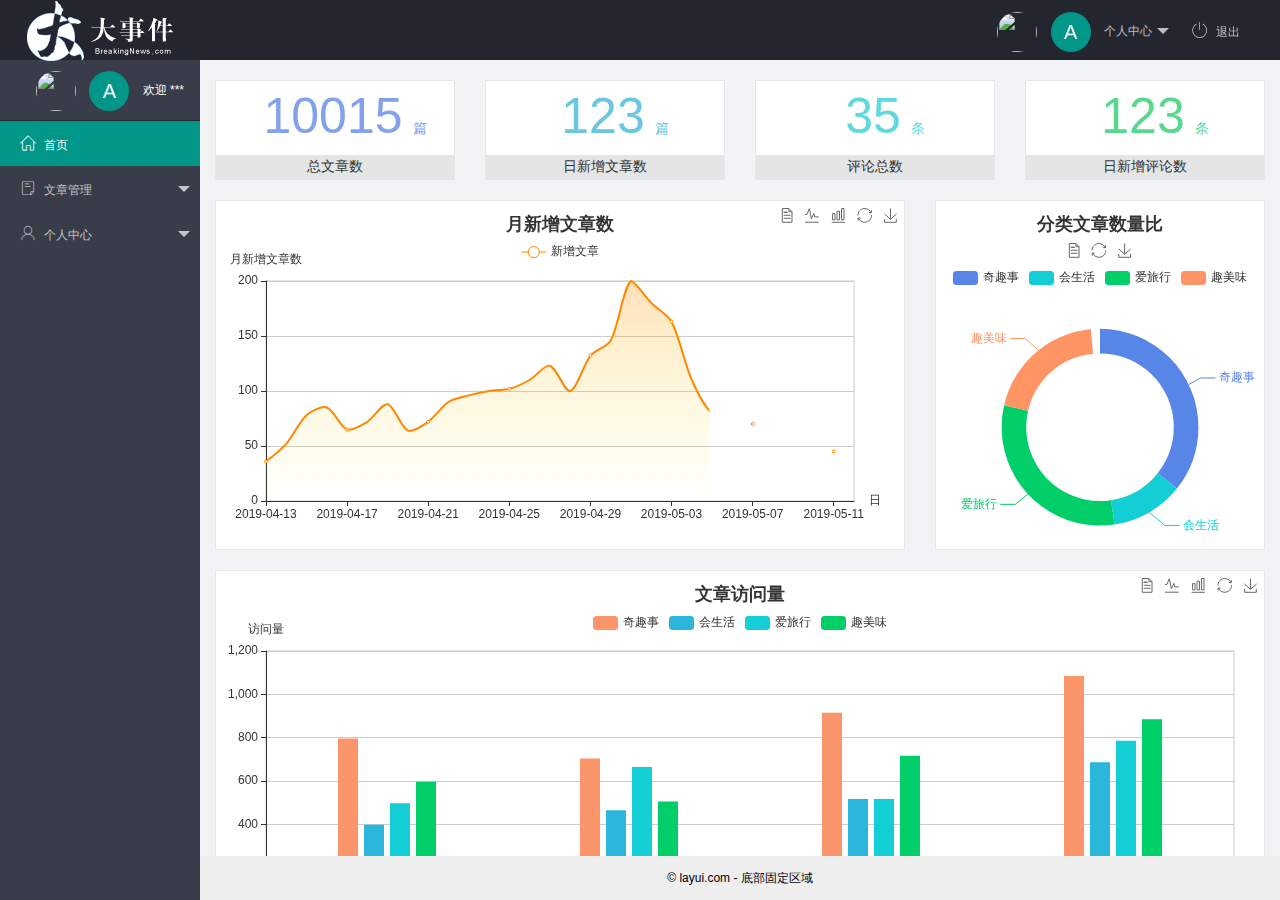
==== index.html @ d4633b65 "首次提交" ====
<!DOCTYPE html>
<html lang="en">

<head>
  <meta charset="UTF-8">
  <meta name="viewport" content="width=device-width, initial-scale=1.0">
  <title>主页</title>
  <!-- 导入 layui css样式 -->
  <link rel="stylesheet" href="./assets/lib/layui/css/layui.css">
  <link rel="stylesheet" href="./assets/fonts/iconfont.css">
  <!-- 导入自己css样式 -->
  <link rel="stylesheet" href="./assets/css/index.css">
</head>

<body class="layui-layout-body">
  <div class="layui-layout layui-layout-admin">
    <div class="layui-header">
      <div class="layui-logo">
        <img src="./assets/images/logo.png" alt="">
      </div>
      <!-- 头部区域（可配合layui已有的水平导航） -->
      <ul class="layui-nav layui-layout-right">
        <li class="layui-nav-item">
          <a href="javascript:;">
            <img src="http://t.cn/RCzsdCq" class="layui-nav-img">
            <span class="text-avatar">A</span>
            个人中心
          </a>
          <dl class="layui-nav-child">
            <dd><a href="">基本资料</a></dd>
            <dd><a href="">安全设置</a></dd>
          </dl>
        </li>
        <li class="layui-nav-item"><a href="javascript:;" id="btnLogout">
            <span class="iconfont icon-tuichu"></span>退出</a></li>
      </ul>
    </div>

    <div class="layui-side layui-bg-black">
      <div class="layui-side-scroll">
        <div class="userinfo">
          <img src="http://t.cn/RCzsdCq" class="layui-nav-img" />
          <span class="text-avatar">A</span>
          <span id="welcome">欢迎 ***</span>
        </div>
         <!-- 左侧导航区域（可配合layui已有的垂直导航）  -->
        <ul class="layui-nav layui-nav-tree" lay-shrink='all'>
          <li class="layui-nav-item layui-this"><a href="./home/dashboard.html" target="fm">
              <span class="iconfont icon-home"></span>首页</a>
          </li>
          <li class="layui-nav-item ">
            <a class="" href="javascript:;">
              <span class="iconfont icon-16"></span>文章管理</a>
            <dl class="layui-nav-child">
              <dd>
                <a href="./wz/wen.html" target="fm"><i class="layui-icon layui-icon-app"></i>文章类别</a>
              </dd>
              <dd>
                <a href="javascript:;">
                  <i class="layui-icon layui-icon-app"></i>文章列表</a>
              </dd>
              <dd>
                <a href="./wz/fabu.html" target="fm">
                  <i class="layui-icon layui-icon-app"></i>发布文章</a>
              </dd>
            </dl>
          </li>
          <li class="layui-nav-item">
            <a href="javascript:;" >
              <span class="iconfont icon-user"></span>个人中心</a>
            <dl class="layui-nav-child">
              <dd><a href="./grzx/jiben.html" target="fm">
                  <i class="layui-icon layui-icon-app"></i>基本资料</a></dd>
              <dd><a href="javascript:;">
                  <i class="layui-icon layui-icon-app"></i>
                  更换头像</a></dd>
              <dd><a href="javascript:;">
                  <i class="layui-icon layui-icon-app"></i>重置密码</a></dd>
            </dl>
          </li>
        </ul>
      </div>
    </div>

    <div class="layui-body">
      <!-- 内容主体区域 --> 
      <iframe src="./home/dashboard.html" name='fm' frameborder="0"></iframe>
    </div>

    <div class="layui-footer">
      <!-- 底部固定区域 -->
      © layui.com - 底部固定区域
    </div>
  </div>
  <!-- 导入 layui 的JS文件 -->
  <script src="./assets/lib/layui/layui.all.js"></script>
  <!-- 导入 jQuery -->
  <script src="./assets/lib/jquery.js"></script>
  <!-- 导入自己封装的 tengAPI -->
  <script src="./assets/js/tengAPI.js"></script>
  <!-- 导入自己的js文件 -->
  <script src="./assets/js/inedx.js"></script>
</body>

</html>
---- assets/lib/layui/css/layui.css ----
/** layui-v2.5.5 MIT License By https://www.layui.com */
 .layui-inline,img{display:inline-block;vertical-align:middle}h1,h2,h3,h4,h5,h6{font-weight:400}.layui-edge,.layui-header,.layui-inline,.layui-main{position:relative}.layui-body,.layui-edge,.layui-elip{overflow:hidden}.layui-btn,.layui-edge,.layui-inline,img{vertical-align:middle}.layui-btn,.layui-disabled,.layui-icon,.layui-unselect{-moz-user-select:none;-webkit-user-select:none;-ms-user-select:none}.layui-elip,.layui-form-checkbox span,.layui-form-pane .layui-form-label{text-overflow:ellipsis;white-space:nowrap}.layui-breadcrumb,.layui-tree-btnGroup{visibility:hidden}blockquote,body,button,dd,div,dl,dt,form,h1,h2,h3,h4,h5,h6,input,li,ol,p,pre,td,textarea,th,ul{margin:0;padding:0;-webkit-tap-highlight-color:rgba(0,0,0,0)}a:active,a:hover{outline:0}img{border:none}li{list-style:none}table{border-collapse:collapse;border-spacing:0}h4,h5,h6{font-size:100%}button,input,optgroup,option,select,textarea{font-family:inherit;font-size:inherit;font-style:inherit;font-weight:inherit;outline:0}pre{white-space:pre-wrap;white-space:-moz-pre-wrap;white-space:-pre-wrap;white-space:-o-pre-wrap;word-wrap:break-word}body{line-height:24px;font:14px Helvetica Neue,Helvetica,PingFang SC,Tahoma,Arial,sans-serif}hr{height:1px;margin:10px 0;border:0;clear:both}a{color:#333;text-decoration:none}a:hover{color:#777}a cite{font-style:normal;*cursor:pointer}.layui-border-box,.layui-border-box *{box-sizing:border-box}.layui-box,.layui-box *{box-sizing:content-box}.layui-clear{clear:both;*zoom:1}.layui-clear:after{content:'\20';clear:both;*zoom:1;display:block;height:0}.layui-inline{*display:inline;*zoom:1}.layui-edge{display:inline-block;width:0;height:0;border-width:6px;border-style:dashed;border-color:transparent}.layui-edge-top{top:-4px;border-bottom-color:#999;border-bottom-style:solid}.layui-edge-right{border-left-color:#999;border-left-style:solid}.layui-edge-bottom{top:2px;border-top-color:#999;border-top-style:solid}.layui-edge-left{border-right-color:#999;border-right-style:solid}.layui-disabled,.layui-disabled:hover{color:#d2d2d2!important;cursor:not-allowed!important}.layui-circle{border-radius:100%}.layui-show{display:block!important}.layui-hide{display:none!important}@font-face{font-family:layui-icon;src:url(../font/iconfont.eot?v=250);src:url(../font/iconfont.eot?v=250#iefix) format('embedded-opentype'),url(../font/iconfont.woff2?v=250) format('woff2'),url(../font/iconfont.woff?v=250) format('woff'),url(../font/iconfont.ttf?v=250) format('truetype'),url(../font/iconfont.svg?v=250#layui-icon) format('svg')}.layui-icon{font-family:layui-icon!important;font-size:16px;font-style:normal;-webkit-font-smoothing:antialiased;-moz-osx-font-smoothing:grayscale}.layui-icon-reply-fill:before{content:"\e611"}.layui-icon-set-fill:before{content:"\e614"}.layui-icon-menu-fill:before{content:"\e60f"}.layui-icon-search:before{content:"\e615"}.layui-icon-share:before{content:"\e641"}.layui-icon-set-sm:before{content:"\e620"}.layui-icon-engine:before{content:"\e628"}.layui-icon-close:before{content:"\1006"}.layui-icon-close-fill:before{content:"\1007"}.layui-icon-chart-screen:before{content:"\e629"}.layui-icon-star:before{content:"\e600"}.layui-icon-circle-dot:before{content:"\e617"}.layui-icon-chat:before{content:"\e606"}.layui-icon-release:before{content:"\e609"}.layui-icon-list:before{content:"\e60a"}.layui-icon-chart:before{content:"\e62c"}.layui-icon-ok-circle:before{content:"\1005"}.layui-icon-layim-theme:before{content:"\e61b"}.layui-icon-table:before{content:"\e62d"}.layui-icon-right:before{content:"\e602"}.layui-icon-left:before{content:"\e603"}.layui-icon-cart-simple:before{content:"\e698"}.layui-icon-face-cry:before{content:"\e69c"}.layui-icon-face-smile:before{content:"\e6af"}.layui-icon-survey:before{content:"\e6b2"}.layui-icon-tree:before{content:"\e62e"}.layui-icon-upload-circle:before{content:"\e62f"}.layui-icon-add-circle:before{content:"\e61f"}.layui-icon-download-circle:before{content:"\e601"}.layui-icon-templeate-1:before{content:"\e630"}.layui-icon-util:before{content:"\e631"}.layui-icon-face-surprised:before{content:"\e664"}.layui-icon-edit:before{content:"\e642"}.layui-icon-speaker:before{content:"\e645"}.layui-icon-down:before{content:"\e61a"}.layui-icon-file:before{content:"\e621"}.layui-icon-layouts:before{content:"\e632"}.layui-icon-rate-half:before{content:"\e6c9"}.layui-icon-add-circle-fine:before{content:"\e608"}.layui-icon-prev-circle:before{content:"\e633"}.layui-icon-read:before{content:"\e705"}.layui-icon-404:before{content:"\e61c"}.layui-icon-carousel:before{content:"\e634"}.layui-icon-help:before{content:"\e607"}.layui-icon-code-circle:before{content:"\e635"}.layui-icon-water:before{content:"\e636"}.layui-icon-username:before{content:"\e66f"}.layui-icon-find-fill:before{content:"\e670"}.layui-icon-about:before{content:"\e60b"}.layui-icon-location:before{content:"\e715"}.layui-icon-up:before{content:"\e619"}.layui-icon-pause:before{content:"\e651"}.layui-icon-date:before{content:"\e637"}.layui-icon-layim-uploadfile:before{content:"\e61d"}.layui-icon-delete:before{content:"\e640"}.layui-icon-play:before{content:"\e652"}.layui-icon-top:before{content:"\e604"}.layui-icon-friends:before{content:"\e612"}.layui-icon-refresh-3:before{content:"\e9aa"}.layui-icon-ok:before{content:"\e605"}.layui-icon-layer:before{content:"\e638"}.layui-icon-face-smile-fine:before{content:"\e60c"}.layui-icon-dollar:before{content:"\e659"}.layui-icon-group:before{content:"\e613"}.layui-icon-layim-download:before{content:"\e61e"}.layui-icon-picture-fine:before{content:"\e60d"}.layui-icon-link:before{content:"\e64c"}.layui-icon-diamond:before{content:"\e735"}.layui-icon-log:before{content:"\e60e"}.layui-icon-rate-solid:before{content:"\e67a"}.layui-icon-fonts-del:before{content:"\e64f"}.layui-icon-unlink:before{content:"\e64d"}.layui-icon-fonts-clear:before{content:"\e639"}.layui-icon-triangle-r:before{content:"\e623"}.layui-icon-circle:before{content:"\e63f"}.layui-icon-radio:before{content:"\e643"}.layui-icon-align-center:before{content:"\e647"}.layui-icon-align-right:before{content:"\e648"}.layui-icon-align-left:before{content:"\e649"}.layui-icon-loading-1:before{content:"\e63e"}.layui-icon-return:before{content:"\e65c"}.layui-icon-fonts-strong:before{content:"\e62b"}.layui-icon-upload:before{content:"\e67c"}.layui-icon-dialogue:before{content:"\e63a"}.layui-icon-video:before{content:"\e6ed"}.layui-icon-headset:before{content:"\e6fc"}.layui-icon-cellphone-fine:before{content:"\e63b"}.layui-icon-add-1:before{content:"\e654"}.layui-icon-face-smile-b:before{content:"\e650"}.layui-icon-fonts-html:before{content:"\e64b"}.layui-icon-form:before{content:"\e63c"}.layui-icon-cart:before{content:"\e657"}.layui-icon-camera-fill:before{content:"\e65d"}.layui-icon-tabs:before{content:"\e62a"}.layui-icon-fonts-code:before{content:"\e64e"}.layui-icon-fire:before{content:"\e756"}.layui-icon-set:before{content:"\e716"}.layui-icon-fonts-u:before{content:"\e646"}.layui-icon-triangle-d:before{content:"\e625"}.layui-icon-tips:before{content:"\e702"}.layui-icon-picture:before{content:"\e64a"}.layui-icon-more-vertical:before{content:"\e671"}.layui-icon-flag:before{content:"\e66c"}.layui-icon-loading:before{content:"\e63d"}.layui-icon-fonts-i:before{content:"\e644"}.layui-icon-refresh-1:before{content:"\e666"}.layui-icon-rmb:before{content:"\e65e"}.layui-icon-home:before{content:"\e68e"}.layui-icon-user:before{content:"\e770"}.layui-icon-notice:before{content:"\e667"}.layui-icon-login-weibo:before{content:"\e675"}.layui-icon-voice:before{content:"\e688"}.layui-icon-upload-drag:before{content:"\e681"}.layui-icon-login-qq:before{content:"\e676"}.layui-icon-snowflake:before{content:"\e6b1"}.layui-icon-file-b:before{content:"\e655"}.layui-icon-template:before{content:"\e663"}.layui-icon-auz:before{content:"\e672"}.layui-icon-console:before{content:"\e665"}.layui-icon-app:before{content:"\e653"}.layui-icon-prev:before{content:"\e65a"}.layui-icon-website:before{content:"\e7ae"}.layui-icon-next:before{content:"\e65b"}.layui-icon-component:before{content:"\e857"}.layui-icon-more:before{content:"\e65f"}.layui-icon-login-wechat:before{content:"\e677"}.layui-icon-shrink-right:before{content:"\e668"}.layui-icon-spread-left:before{content:"\e66b"}.layui-icon-camera:before{content:"\e660"}.layui-icon-note:before{content:"\e66e"}.layui-icon-refresh:before{content:"\e669"}.layui-icon-female:before{content:"\e661"}.layui-icon-male:before{content:"\e662"}.layui-icon-password:before{content:"\e673"}.layui-icon-senior:before{content:"\e674"}.layui-icon-theme:before{content:"\e66a"}.layui-icon-tread:before{content:"\e6c5"}.layui-icon-praise:before{content:"\e6c6"}.layui-icon-star-fill:before{content:"\e658"}.layui-icon-rate:before{content:"\e67b"}.layui-icon-template-1:before{content:"\e656"}.layui-icon-vercode:before{content:"\e679"}.layui-icon-cellphone:before{content:"\e678"}.layui-icon-screen-full:before{content:"\e622"}.layui-icon-screen-restore:before{content:"\e758"}.layui-icon-cols:before{content:"\e610"}.layui-icon-export:before{content:"\e67d"}.layui-icon-print:before{content:"\e66d"}.layui-icon-slider:before{content:"\e714"}.layui-icon-addition:before{content:"\e624"}.layui-icon-subtraction:before{content:"\e67e"}.layui-icon-service:before{content:"\e626"}.layui-icon-transfer:before{content:"\e691"}.layui-main{width:1140px;margin:0 auto}.layui-header{z-index:1000;height:60px}.layui-header a:hover{transition:all .5s;-webkit-transition:all .5s}.layui-side{position:fixed;left:0;top:0;bottom:0;z-index:999;width:200px;overflow-x:hidden}.layui-side-scroll{position:relative;width:220px;height:100%;overflow-x:hidden}.layui-body{position:absolute;left:200px;right:0;top:0;bottom:0;z-index:998;width:auto;overflow-y:auto;box-sizing:border-box}.layui-layout-body{overflow:hidden}.layui-layout-admin .layui-header{background-color:#23262E}.layui-layout-admin .layui-side{top:60px;width:200px;overflow-x:hidden}.layui-layout-admin .layui-body{position:fixed;top:60px;bottom:44px}.layui-layout-admin .layui-main{width:auto;margin:0 15px}.layui-layout-admin .layui-footer{position:fixed;left:200px;right:0;bottom:0;height:44px;line-height:44px;padding:0 15px;background-color:#eee}.layui-layout-admin .layui-logo{position:absolute;left:0;top:0;width:200px;height:100%;line-height:60px;text-align:center;color:#009688;font-size:16px}.layui-layout-admin .layui-header .layui-nav{background:0 0}.layui-layout-left{position:absolute!important;left:200px;top:0}.layui-layout-right{position:absolute!important;right:0;top:0}.layui-container{position:relative;margin:0 auto;padding:0 15px;box-sizing:border-box}.layui-fluid{position:relative;margin:0 auto;padding:0 15px}.layui-row:after,.layui-row:before{content:'';display:block;clear:both}.layui-col-lg1,.layui-col-lg10,.layui-col-lg11,.layui-col-lg12,.layui-col-lg2,.layui-col-lg3,.layui-col-lg4,.layui-col-lg5,.layui-col-lg6,.layui-col-lg7,.layui-col-lg8,.layui-col-lg9,.layui-col-md1,.layui-col-md10,.layui-col-md11,.layui-col-md12,.layui-col-md2,.layui-col-md3,.layui-col-md4,.layui-col-md5,.layui-col-md6,.layui-col-md7,.layui-col-md8,.layui-col-md9,.layui-col-sm1,.layui-col-sm10,.layui-col-sm11,.layui-col-sm12,.layui-col-sm2,.layui-col-sm3,.layui-col-sm4,.layui-col-sm5,.layui-col-sm6,.layui-col-sm7,.layui-col-sm8,.layui-col-sm9,.layui-col-xs1,.layui-col-xs10,.layui-col-xs11,.layui-col-xs12,.layui-col-xs2,.layui-col-xs3,.layui-col-xs4,.layui-col-xs5,.layui-col-xs6,.layui-col-xs7,.layui-col-xs8,.layui-col-xs9{position:relative;display:block;box-sizing:border-box}.layui-col-xs1,.layui-col-xs10,.layui-col-xs11,.layui-col-xs12,.layui-col-xs2,.layui-col-xs3,.layui-col-xs4,.layui-col-xs5,.layui-col-xs6,.layui-col-xs7,.layui-col-xs8,.layui-col-xs9{float:left}.layui-col-xs1{width:8.33333333%}.layui-col-xs2{width:16.66666667%}.layui-col-xs3{width:25%}.layui-col-xs4{width:33.33333333%}.layui-col-xs5{width:41.66666667%}.layui-col-xs6{width:50%}.layui-col-xs7{width:58.33333333%}.layui-col-xs8{width:66.66666667%}.layui-col-xs9{width:75%}.layui-col-xs10{width:83.33333333%}.layui-col-xs11{width:91.66666667%}.layui-col-xs12{width:100%}.layui-col-xs-offset1{margin-left:8.33333333%}.layui-col-xs-offset2{margin-left:16.66666667%}.layui-col-xs-offset3{margin-left:25%}.layui-col-xs-offset4{margin-left:33.33333333%}.layui-col-xs-offset5{margin-left:41.66666667%}.layui-col-xs-offset6{margin-left:50%}.layui-col-xs-offset7{margin-left:58.33333333%}.layui-col-xs-offset8{margin-left:66.66666667%}.layui-col-xs-offset9{margin-left:75%}.layui-col-xs-offset10{margin-left:83.33333333%}.layui-col-xs-offset11{margin-left:91.66666667%}.layui-col-xs-offset12{margin-left:100%}@media screen and (max-width:768px){.layui-hide-xs{display:none!important}.layui-show-xs-block{display:block!important}.layui-show-xs-inline{display:inline!important}.layui-show-xs-inline-block{display:inline-block!important}}@media screen and (min-width:768px){.layui-container{width:750px}.layui-hide-sm{display:none!important}.layui-show-sm-block{display:block!important}.layui-show-sm-inline{display:inline!important}.layui-show-sm-inline-block{display:inline-block!important}.layui-col-sm1,.layui-col-sm10,.layui-col-sm11,.layui-col-sm12,.layui-col-sm2,.layui-col-sm3,.layui-col-sm4,.layui-col-sm5,.layui-col-sm6,.layui-col-sm7,.layui-col-sm8,.layui-col-sm9{float:left}.layui-col-sm1{width:8.33333333%}.layui-col-sm2{width:16.66666667%}.layui-col-sm3{width:25%}.layui-col-sm4{width:33.33333333%}.layui-col-sm5{width:41.66666667%}.layui-col-sm6{width:50%}.layui-col-sm7{width:58.33333333%}.layui-col-sm8{width:66.66666667%}.layui-col-sm9{width:75%}.layui-col-sm10{width:83.33333333%}.layui-col-sm11{width:91.66666667%}.layui-col-sm12{width:100%}.layui-col-sm-offset1{margin-left:8.33333333%}.layui-col-sm-offset2{margin-left:16.66666667%}.layui-col-sm-offset3{margin-left:25%}.layui-col-sm-offset4{margin-left:33.33333333%}.layui-col-sm-offset5{margin-left:41.66666667%}.layui-col-sm-offset6{margin-left:50%}.layui-col-sm-offset7{margin-left:58.33333333%}.layui-col-sm-offset8{margin-left:66.66666667%}.layui-col-sm-offset9{margin-left:75%}.layui-col-sm-offset10{margin-left:83.33333333%}.layui-col-sm-offset11{margin-left:91.66666667%}.layui-col-sm-offset12{margin-left:100%}}@media screen and (min-width:992px){.layui-container{width:970px}.layui-hide-md{display:none!important}.layui-show-md-block{display:block!important}.layui-show-md-inline{display:inline!important}.layui-show-md-inline-block{display:inline-block!important}.layui-col-md1,.layui-col-md10,.layui-col-md11,.layui-col-md12,.layui-col-md2,.layui-col-md3,.layui-col-md4,.layui-col-md5,.layui-col-md6,.layui-col-md7,.layui-col-md8,.layui-col-md9{float:left}.layui-col-md1{width:8.33333333%}.layui-col-md2{width:16.66666667%}.layui-col-md3{width:25%}.layui-col-md4{width:33.33333333%}.layui-col-md5{width:41.66666667%}.layui-col-md6{width:50%}.layui-col-md7{width:58.33333333%}.layui-col-md8{width:66.66666667%}.layui-col-md9{width:75%}.layui-col-md10{width:83.33333333%}.layui-col-md11{width:91.66666667%}.layui-col-md12{width:100%}.layui-col-md-offset1{margin-left:8.33333333%}.layui-col-md-offset2{margin-left:16.66666667%}.layui-col-md-offset3{margin-left:25%}.layui-col-md-offset4{margin-left:33.33333333%}.layui-col-md-offset5{margin-left:41.66666667%}.layui-col-md-offset6{margin-left:50%}.layui-col-md-offset7{margin-left:58.33333333%}.layui-col-md-offset8{margin-left:66.66666667%}.layui-col-md-offset9{margin-left:75%}.layui-col-md-offset10{margin-left:83.33333333%}.layui-col-md-offset11{margin-left:91.66666667%}.layui-col-md-offset12{margin-left:100%}}@media screen and (min-width:1200px){.layui-container{width:1170px}.layui-hide-lg{display:none!important}.layui-show-lg-block{display:block!important}.layui-show-lg-inline{display:inline!important}.layui-show-lg-inline-block{display:inline-block!important}.layui-col-lg1,.layui-col-lg10,.layui-col-lg11,.layui-col-lg12,.layui-col-lg2,.layui-col-lg3,.layui-col-lg4,.layui-col-lg5,.layui-col-lg6,.layui-col-lg7,.layui-col-lg8,.layui-col-lg9{float:left}.layui-col-lg1{width:8.33333333%}.layui-col-lg2{width:16.66666667%}.layui-col-lg3{width:25%}.layui-col-lg4{width:33.33333333%}.layui-col-lg5{width:41.66666667%}.layui-col-lg6{width:50%}.layui-col-lg7{width:58.33333333%}.layui-col-lg8{width:66.66666667%}.layui-col-lg9{width:75%}.layui-col-lg10{width:83.33333333%}.layui-col-lg11{width:91.66666667%}.layui-col-lg12{width:100%}.layui-col-lg-offset1{margin-left:8.33333333%}.layui-col-lg-offset2{margin-left:16.66666667%}.layui-col-lg-offset3{margin-left:25%}.layui-col-lg-offset4{margin-left:33.33333333%}.layui-col-lg-offset5{margin-left:41.66666667%}.layui-col-lg-offset6{margin-left:50%}.layui-col-lg-offset7{margin-left:58.33333333%}.layui-col-lg-offset8{margin-left:66.66666667%}.layui-col-lg-offset9{margin-left:75%}.layui-col-lg-offset10{margin-left:83.33333333%}.layui-col-lg-offset11{margin-left:91.66666667%}.layui-col-lg-offset12{margin-left:100%}}.layui-col-space1{margin:-.5px}.layui-col-space1>*{padding:.5px}.layui-col-space3{margin:-1.5px}.layui-col-space3>*{padding:1.5px}.layui-col-space5{margin:-2.5px}.layui-col-space5>*{padding:2.5px}.layui-col-space8{margin:-3.5px}.layui-col-space8>*{padding:3.5px}.layui-col-space10{margin:-5px}.layui-col-space10>*{padding:5px}.layui-col-space12{margin:-6px}.layui-col-space12>*{padding:6px}.layui-col-space15{margin:-7.5px}.layui-col-space15>*{padding:7.5px}.layui-col-space18{margin:-9px}.layui-col-space18>*{padding:9px}.layui-col-space20{margin:-10px}.layui-col-space20>*{padding:10px}.layui-col-space22{margin:-11px}.layui-col-space22>*{padding:11px}.layui-col-space25{margin:-12.5px}.layui-col-space25>*{padding:12.5px}.layui-col-space30{margin:-15px}.layui-col-space30>*{padding:15px}.layui-btn,.layui-input,.layui-select,.layui-textarea,.layui-upload-button{outline:0;-webkit-appearance:none;transition:all .3s;-webkit-transition:all .3s;box-sizing:border-box}.layui-elem-quote{margin-bottom:10px;padding:15px;line-height:22px;border-left:5px solid #009688;border-radius:0 2px 2px 0;background-color:#f2f2f2}.layui-quote-nm{border-style:solid;border-width:1px 1px 1px 5px;background:0 0}.layui-elem-field{margin-bottom:10px;padding:0;border-width:1px;border-style:solid}.layui-elem-field legend{margin-left:20px;padding:0 10px;font-size:20px;font-weight:300}.layui-field-title{margin:10px 0 20px;border-width:1px 0 0}.layui-field-box{padding:10px 15px}.layui-field-title .layui-field-box{padding:10px 0}.layui-progress{position:relative;height:6px;border-radius:20px;background-color:#e2e2e2}.layui-progress-bar{position:absolute;left:0;top:0;width:0;max-width:100%;height:6px;border-radius:20px;text-align:right;background-color:#5FB878;transition:all .3s;-webkit-transition:all .3s}.layui-progress-big,.layui-progress-big .layui-progress-bar{height:18px;line-height:18px}.layui-progress-text{position:relative;top:-20px;line-height:18px;font-size:12px;color:#666}.layui-progress-big .layui-progress-text{position:static;padding:0 10px;color:#fff}.layui-collapse{border-width:1px;border-style:solid;border-radius:2px}.layui-colla-content,.layui-colla-item{border-top-width:1px;border-top-style:solid}.layui-colla-item:first-child{border-top:none}.layui-colla-title{position:relative;height:42px;line-height:42px;padding:0 15px 0 35px;color:#333;background-color:#f2f2f2;cursor:pointer;font-size:14px;overflow:hidden}.layui-colla-content{display:none;padding:10px 15px;line-height:22px;color:#666}.layui-colla-icon{position:absolute;left:15px;top:0;font-size:14px}.layui-card{margin-bottom:15px;border-radius:2px;background-color:#fff;box-shadow:0 1px 2px 0 rgba(0,0,0,.05)}.layui-card:last-child{margin-bottom:0}.layui-card-header{position:relative;height:42px;line-height:42px;padding:0 15px;border-bottom:1px solid #f6f6f6;color:#333;border-radius:2px 2px 0 0;font-size:14px}.layui-bg-black,.layui-bg-blue,.layui-bg-cyan,.layui-bg-green,.layui-bg-orange,.layui-bg-red{color:#fff!important}.layui-card-body{position:relative;padding:10px 15px;line-height:24px}.layui-card-body[pad15]{padding:15px}.layui-card-body[pad20]{padding:20px}.layui-card-body .layui-table{margin:5px 0}.layui-card .layui-tab{margin:0}.layui-panel-window{position:relative;padding:15px;border-radius:0;border-top:5px solid #E6E6E6;background-color:#fff}.layui-auxiliar-moving{position:fixed;left:0;right:0;top:0;bottom:0;width:100%;height:100%;background:0 0;z-index:9999999999}.layui-form-label,.layui-form-mid,.layui-form-select,.layui-input-block,.layui-input-inline,.layui-textarea{position:relative}.layui-bg-red{background-color:#FF5722!important}.layui-bg-orange{background-color:#FFB800!important}.layui-bg-green{background-color:#009688!important}.layui-bg-cyan{background-color:#2F4056!important}.layui-bg-blue{background-color:#1E9FFF!important}.layui-bg-black{background-color:#393D49!important}.layui-bg-gray{background-color:#eee!important;color:#666!important}.layui-badge-rim,.layui-colla-content,.layui-colla-item,.layui-collapse,.layui-elem-field,.layui-form-pane .layui-form-item[pane],.layui-form-pane .layui-form-label,.layui-input,.layui-layedit,.layui-layedit-tool,.layui-quote-nm,.layui-select,.layui-tab-bar,.layui-tab-card,.layui-tab-title,.layui-tab-title .layui-this:after,.layui-textarea{border-color:#e6e6e6}.layui-timeline-item:before,hr{background-color:#e6e6e6}.layui-text{line-height:22px;font-size:14px;color:#666}.layui-text h1,.layui-text h2,.layui-text h3{font-weight:500;color:#333}.layui-text h1{font-size:30px}.layui-text h2{font-size:24px}.layui-text h3{font-size:18px}.layui-text a:not(.layui-btn){color:#01AAED}.layui-text a:not(.layui-btn):hover{text-decoration:underline}.layui-text ul{padding:5px 0 5px 15px}.layui-text ul li{margin-top:5px;list-style-type:disc}.layui-text em,.layui-word-aux{color:#999!important;padding:0 5px!important}.layui-btn{display:inline-block;height:38px;line-height:38px;padding:0 18px;background-color:#009688;color:#fff;white-space:nowrap;text-align:center;font-size:14px;border:none;border-radius:2px;cursor:pointer}.layui-btn:hover{opacity:.8;filter:alpha(opacity=80);color:#fff}.layui-btn:active{opacity:1;filter:alpha(opacity=100)}.layui-btn+.layui-btn{margin-left:10px}.layui-btn-container{font-size:0}.layui-btn-container .layui-btn{margin-right:10px;margin-bottom:10px}.layui-btn-container .layui-btn+.layui-btn{margin-left:0}.layui-table .layui-btn-container .layui-btn{margin-bottom:9px}.layui-btn-radius{border-radius:100px}.layui-btn .layui-icon{margin-right:3px;font-size:18px;vertical-align:bottom;vertical-align:middle\9}.layui-btn-primary{border:1px solid #C9C9C9;background-color:#fff;color:#555}.layui-btn-primary:hover{border-color:#009688;color:#333}.layui-btn-normal{background-color:#1E9FFF}.layui-btn-warm{background-color:#FFB800}.layui-btn-danger{background-color:#FF5722}.layui-btn-checked{background-color:#5FB878}.layui-btn-disabled,.layui-btn-disabled:active,.layui-btn-disabled:hover{border:1px solid #e6e6e6;background-color:#FBFBFB;color:#C9C9C9;cursor:not-allowed;opacity:1}.layui-btn-lg{height:44px;line-height:44px;padding:0 25px;font-size:16px}.layui-btn-sm{height:30px;line-height:30px;padding:0 10px;font-size:12px}.layui-btn-sm i{font-size:16px!important}.layui-btn-xs{height:22px;line-height:22px;padding:0 5px;font-size:12px}.layui-btn-xs i{font-size:14px!important}.layui-btn-group{display:inline-block;vertical-align:middle;font-size:0}.layui-btn-group .layui-btn{margin-left:0!important;margin-right:0!important;border-left:1px solid rgba(255,255,255,.5);border-radius:0}.layui-btn-group .layui-btn-primary{border-left:none}.layui-btn-group .layui-btn-primary:hover{border-color:#C9C9C9;color:#009688}.layui-btn-group .layui-btn:first-child{border-left:none;border-radius:2px 0 0 2px}.layui-btn-group .layui-btn-primary:first-child{border-left:1px solid #c9c9c9}.layui-btn-group .layui-btn:last-child{border-radius:0 2px 2px 0}.layui-btn-group .layui-btn+.layui-btn{margin-left:0}.layui-btn-group+.layui-btn-group{margin-left:10px}.layui-btn-fluid{width:100%}.layui-input,.layui-select,.layui-textarea{height:38px;line-height:1.3;line-height:38px\9;border-width:1px;border-style:solid;background-color:#fff;border-radius:2px}.layui-input::-webkit-input-placeholder,.layui-select::-webkit-input-placeholder,.layui-textarea::-webkit-input-placeholder{line-height:1.3}.layui-input,.layui-textarea{display:block;width:100%;padding-left:10px}.layui-input:hover,.layui-textarea:hover{border-color:#D2D2D2!important}.layui-input:focus,.layui-textarea:focus{border-color:#C9C9C9!important}.layui-textarea{min-height:100px;height:auto;line-height:20px;padding:6px 10px;resize:vertical}.layui-select{padding:0 10px}.layui-form input[type=checkbox],.layui-form input[type=radio],.layui-form select{display:none}.layui-form [lay-ignore]{display:initial}.layui-form-item{margin-bottom:15px;clear:both;*zoom:1}.layui-form-item:after{content:'\20';clear:both;*zoom:1;display:block;height:0}.layui-form-label{float:left;display:block;padding:9px 15px;width:80px;font-weight:400;line-height:20px;text-align:right}.layui-form-label-col{display:block;float:none;padding:9px 0;line-height:20px;text-align:left}.layui-form-item .layui-inline{margin-bottom:5px;margin-right:10px}.layui-input-block{margin-left:110px;min-height:36px}.layui-input-inline{display:inline-block;vertical-align:middle}.layui-form-item .layui-input-inline{float:left;width:190px;margin-right:10px}.layui-form-text .layui-input-inline{width:auto}.layui-form-mid{float:left;display:block;padding:9px 0!important;line-height:20px;margin-right:10px}.layui-form-danger+.layui-form-select .layui-input,.layui-form-danger:focus{border-color:#FF5722!important}.layui-form-select .layui-input{padding-right:30px;cursor:pointer}.layui-form-select .layui-edge{position:absolute;right:10px;top:50%;margin-top:-3px;cursor:pointer;border-width:6px;border-top-color:#c2c2c2;border-top-style:solid;transition:all .3s;-webkit-transition:all .3s}.layui-form-select dl{display:none;position:absolute;left:0;top:42px;padding:5px 0;z-index:899;min-width:100%;border:1px solid #d2d2d2;max-height:300px;overflow-y:auto;background-color:#fff;border-radius:2px;box-shadow:0 2px 4px rgba(0,0,0,.12);box-sizing:border-box}.layui-form-select dl dd,.layui-form-select dl dt{padding:0 10px;line-height:36px;white-space:nowrap;overflow:hidden;text-overflow:ellipsis}.layui-form-select dl dt{font-size:12px;color:#999}.layui-form-select dl dd{cursor:pointer}.layui-form-select dl dd:hover{background-color:#f2f2f2;-webkit-transition:.5s all;transition:.5s all}.layui-form-select .layui-select-group dd{padding-left:20px}.layui-form-select dl dd.layui-select-tips{padding-left:10px!important;color:#999}.layui-form-select dl dd.layui-this{background-color:#5FB878;color:#fff}.layui-form-checkbox,.layui-form-select dl dd.layui-disabled{background-color:#fff}.layui-form-selected dl{display:block}.layui-form-checkbox,.layui-form-checkbox *,.layui-form-switch{display:inline-block;vertical-align:middle}.layui-form-selected .layui-edge{margin-top:-9px;-webkit-transform:rotate(180deg);transform:rotate(180deg);margin-top:-3px\9}:root .layui-form-selected .layui-edge{margin-top:-9px\0/IE9}.layui-form-selectup dl{top:auto;bottom:42px}.layui-select-none{margin:5px 0;text-align:center;color:#999}.layui-select-disabled .layui-disabled{border-color:#eee!important}.layui-select-disabled .layui-edge{border-top-color:#d2d2d2}.layui-form-checkbox{position:relative;height:30px;line-height:30px;margin-right:10px;padding-right:30px;cursor:pointer;font-size:0;-webkit-transition:.1s linear;transition:.1s linear;box-sizing:border-box}.layui-form-checkbox span{padding:0 10px;height:100%;font-size:14px;border-radius:2px 0 0 2px;background-color:#d2d2d2;color:#fff;overflow:hidden}.layui-form-checkbox:hover span{background-color:#c2c2c2}.layui-form-checkbox i{position:absolute;right:0;top:0;width:30px;height:28px;border:1px solid #d2d2d2;border-left:none;border-radius:0 2px 2px 0;color:#fff;font-size:20px;text-align:center}.layui-form-checkbox:hover i{border-color:#c2c2c2;color:#c2c2c2}.layui-form-checked,.layui-form-checked:hover{border-color:#5FB878}.layui-form-checked span,.layui-form-checked:hover span{background-color:#5FB878}.layui-form-checked i,.layui-form-checked:hover i{color:#5FB878}.layui-form-item .layui-form-checkbox{margin-top:4px}.layui-form-checkbox[lay-skin=primary]{height:auto!important;line-height:normal!important;min-width:18px;min-height:18px;border:none!important;margin-right:0;padding-left:28px;padding-right:0;background:0 0}.layui-form-checkbox[lay-skin=primary] span{padding-left:0;padding-right:15px;line-height:18px;background:0 0;color:#666}.layui-form-checkbox[lay-skin=primary] i{right:auto;left:0;width:16px;height:16px;line-height:16px;border:1px solid #d2d2d2;font-size:12px;border-radius:2px;background-color:#fff;-webkit-transition:.1s linear;transition:.1s linear}.layui-form-checkbox[lay-skin=primary]:hover i{border-color:#5FB878;color:#fff}.layui-form-checked[lay-skin=primary] i{border-color:#5FB878!important;background-color:#5FB878;color:#fff}.layui-checkbox-disbaled[lay-skin=primary] span{background:0 0!important;color:#c2c2c2}.layui-checkbox-disbaled[lay-skin=primary]:hover i{border-color:#d2d2d2}.layui-form-item .layui-form-checkbox[lay-skin=primary]{margin-top:10px}.layui-form-switch{position:relative;height:22px;line-height:22px;min-width:35px;padding:0 5px;margin-top:8px;border:1px solid #d2d2d2;border-radius:20px;cursor:pointer;background-color:#fff;-webkit-transition:.1s linear;transition:.1s linear}.layui-form-switch i{position:absolute;left:5px;top:3px;width:16px;height:16px;border-radius:20px;background-color:#d2d2d2;-webkit-transition:.1s linear;transition:.1s linear}.layui-form-switch em{position:relative;top:0;width:25px;margin-left:21px;padding:0!important;text-align:center!important;color:#999!important;font-style:normal!important;font-size:12px}.layui-form-onswitch{border-color:#5FB878;background-color:#5FB878}.layui-checkbox-disbaled,.layui-checkbox-disbaled i{border-color:#e2e2e2!important}.layui-form-onswitch i{left:100%;margin-left:-21px;background-color:#fff}.layui-form-onswitch em{margin-left:5px;margin-right:21px;color:#fff!important}.layui-checkbox-disbaled span{background-color:#e2e2e2!important}.layui-checkbox-disbaled:hover i{color:#fff!important}[lay-radio]{display:none}.layui-form-radio,.layui-form-radio *{display:inline-block;vertical-align:middle}.layui-form-radio{line-height:28px;margin:6px 10px 0 0;padding-right:10px;cursor:pointer;font-size:0}.layui-form-radio *{font-size:14px}.layui-form-radio>i{margin-right:8px;font-size:22px;color:#c2c2c2}.layui-form-radio>i:hover,.layui-form-radioed>i{color:#5FB878}.layui-radio-disbaled>i{color:#e2e2e2!important}.layui-form-pane .layui-form-label{width:110px;padding:8px 15px;height:38px;line-height:20px;border-width:1px;border-style:solid;border-radius:2px 0 0 2px;text-align:center;background-color:#FBFBFB;overflow:hidden;box-sizing:border-box}.layui-form-pane .layui-input-inline{margin-left:-1px}.layui-form-pane .layui-input-block{margin-left:110px;left:-1px}.layui-form-pane .layui-input{border-radius:0 2px 2px 0}.layui-form-pane .layui-form-text .layui-form-label{float:none;width:100%;border-radius:2px;box-sizing:border-box;text-align:left}.layui-form-pane .layui-form-text .layui-input-inline{display:block;margin:0;top:-1px;clear:both}.layui-form-pane .layui-form-text .layui-input-block{margin:0;left:0;top:-1px}.layui-form-pane .layui-form-text .layui-textarea{min-height:100px;border-radius:0 0 2px 2px}.layui-form-pane .layui-form-checkbox{margin:4px 0 4px 10px}.layui-form-pane .layui-form-radio,.layui-form-pane .layui-form-switch{margin-top:6px;margin-left:10px}.layui-form-pane .layui-form-item[pane]{position:relative;border-width:1px;border-style:solid}.layui-form-pane .layui-form-item[pane] .layui-form-label{position:absolute;left:0;top:0;height:100%;border-width:0 1px 0 0}.layui-form-pane .layui-form-item[pane] .layui-input-inline{margin-left:110px}@media screen and (max-width:450px){.layui-form-item .layui-form-label{text-overflow:ellipsis;overflow:hidden;white-space:nowrap}.layui-form-item .layui-inline{display:block;margin-right:0;margin-bottom:20px;clear:both}.layui-form-item .layui-inline:after{content:'\20';clear:both;display:block;height:0}.layui-form-item .layui-input-inline{display:block;float:none;left:-3px;width:auto;margin:0 0 10px 112px}.layui-form-item .layui-input-inline+.layui-form-mid{margin-left:110px;top:-5px;padding:0}.layui-form-item .layui-form-checkbox{margin-right:5px;margin-bottom:5px}}.layui-layedit{border-width:1px;border-style:solid;border-radius:2px}.layui-layedit-tool{padding:3px 5px;border-bottom-width:1px;border-bottom-style:solid;font-size:0}.layedit-tool-fixed{position:fixed;top:0;border-top:1px solid #e2e2e2}.layui-layedit-tool .layedit-tool-mid,.layui-layedit-tool .layui-icon{display:inline-block;vertical-align:middle;text-align:center;font-size:14px}.layui-layedit-tool .layui-icon{position:relative;width:32px;height:30px;line-height:30px;margin:3px 5px;color:#777;cursor:pointer;border-radius:2px}.layui-layedit-tool .layui-icon:hover{color:#393D49}.layui-layedit-tool .layui-icon:active{color:#000}.layui-layedit-tool .layedit-tool-active{background-color:#e2e2e2;color:#000}.layui-layedit-tool .layui-disabled,.layui-layedit-tool .layui-disabled:hover{color:#d2d2d2;cursor:not-allowed}.layui-layedit-tool .layedit-tool-mid{width:1px;height:18px;margin:0 10px;background-color:#d2d2d2}.layedit-tool-html{width:50px!important;font-size:30px!important}.layedit-tool-b,.layedit-tool-code,.layedit-tool-help{font-size:16px!important}.layedit-tool-d,.layedit-tool-face,.layedit-tool-image,.layedit-tool-unlink{font-size:18px!important}.layedit-tool-image input{position:absolute;font-size:0;left:0;top:0;width:100%;height:100%;opacity:.01;filter:Alpha(opacity=1);cursor:pointer}.layui-layedit-iframe iframe{display:block;width:100%}#LAY_layedit_code{overflow:hidden}.layui-laypage{display:inline-block;*display:inline;*zoom:1;vertical-align:middle;margin:10px 0;font-size:0}.layui-laypage>a:first-child,.layui-laypage>a:first-child em{border-radius:2px 0 0 2px}.layui-laypage>a:last-child,.layui-laypage>a:last-child em{border-radius:0 2px 2px 0}.layui-laypage>:first-child{margin-left:0!important}.layui-laypage>:last-child{margin-right:0!important}.layui-laypage a,.layui-laypage button,.layui-laypage input,.layui-laypage select,.layui-laypage span{border:1px solid #e2e2e2}.layui-laypage a,.layui-laypage span{display:inline-block;*display:inline;*zoom:1;vertical-align:middle;padding:0 15px;height:28px;line-height:28px;margin:0 -1px 5px 0;background-color:#fff;color:#333;font-size:12px}.layui-flow-more a *,.layui-laypage input,.layui-table-view select[lay-ignore]{display:inline-block}.layui-laypage a:hover{color:#009688}.layui-laypage em{font-style:normal}.layui-laypage .layui-laypage-spr{color:#999;font-weight:700}.layui-laypage a{text-decoration:none}.layui-laypage .layui-laypage-curr{position:relative}.layui-laypage .layui-laypage-curr em{position:relative;color:#fff}.layui-laypage .layui-laypage-curr .layui-laypage-em{position:absolute;left:-1px;top:-1px;padding:1px;width:100%;height:100%;background-color:#009688}.layui-laypage-em{border-radius:2px}.layui-laypage-next em,.layui-laypage-prev em{font-family:Sim sun;font-size:16px}.layui-laypage .layui-laypage-count,.layui-laypage .layui-laypage-limits,.layui-laypage .layui-laypage-refresh,.layui-laypage .layui-laypage-skip{margin-left:10px;margin-right:10px;padding:0;border:none}.layui-laypage .layui-laypage-limits,.layui-laypage .layui-laypage-refresh{vertical-align:top}.layui-laypage .layui-laypage-refresh i{font-size:18px;cursor:pointer}.layui-laypage select{height:22px;padding:3px;border-radius:2px;cursor:pointer}.layui-laypage .layui-laypage-skip{height:30px;line-height:30px;color:#999}.layui-laypage button,.layui-laypage input{height:30px;line-height:30px;border-radius:2px;vertical-align:top;background-color:#fff;box-sizing:border-box}.layui-laypage input{width:40px;margin:0 10px;padding:0 3px;text-align:center}.layui-laypage input:focus,.layui-laypage select:focus{border-color:#009688!important}.layui-laypage button{margin-left:10px;padding:0 10px;cursor:pointer}.layui-table,.layui-table-view{margin:10px 0}.layui-flow-more{margin:10px 0;text-align:center;color:#999;font-size:14px}.layui-flow-more a{height:32px;line-height:32px}.layui-flow-more a *{vertical-align:top}.layui-flow-more a cite{padding:0 20px;border-radius:3px;background-color:#eee;color:#333;font-style:normal}.layui-flow-more a cite:hover{opacity:.8}.layui-flow-more a i{font-size:30px;color:#737383}.layui-table{width:100%;background-color:#fff;color:#666}.layui-table tr{transition:all .3s;-webkit-transition:all .3s}.layui-table th{text-align:left;font-weight:400}.layui-table tbody tr:hover,.layui-table thead tr,.layui-table-click,.layui-table-header,.layui-table-hover,.layui-table-mend,.layui-table-patch,.layui-table-tool,.layui-table-total,.layui-table-total tr,.layui-table[lay-even] tr:nth-child(even){background-color:#f2f2f2}.layui-table td,.layui-table th,.layui-table-col-set,.layui-table-fixed-r,.layui-table-grid-down,.layui-table-header,.layui-table-page,.layui-table-tips-main,.layui-table-tool,.layui-table-total,.layui-table-view,.layui-table[lay-skin=line],.layui-table[lay-skin=row]{border-width:1px;border-style:solid;border-color:#e6e6e6}.layui-table td,.layui-table th{position:relative;padding:9px 15px;min-height:20px;line-height:20px;font-size:14px}.layui-table[lay-skin=line] td,.layui-table[lay-skin=line] th{border-width:0 0 1px}.layui-table[lay-skin=row] td,.layui-table[lay-skin=row] th{border-width:0 1px 0 0}.layui-table[lay-skin=nob] td,.layui-table[lay-skin=nob] th{border:none}.layui-table img{max-width:100px}.layui-table[lay-size=lg] td,.layui-table[lay-size=lg] th{padding:15px 30px}.layui-table-view .layui-table[lay-size=lg] .layui-table-cell{height:40px;line-height:40px}.layui-table[lay-size=sm] td,.layui-table[lay-size=sm] th{font-size:12px;padding:5px 10px}.layui-table-view .layui-table[lay-size=sm] .layui-table-cell{height:20px;line-height:20px}.layui-table[lay-data]{display:none}.layui-table-box{position:relative;overflow:hidden}.layui-table-view .layui-table{position:relative;width:auto;margin:0}.layui-table-view .layui-table[lay-skin=line]{border-width:0 1px 0 0}.layui-table-view .layui-table[lay-skin=row]{border-width:0 0 1px}.layui-table-view .layui-table td,.layui-table-view .layui-table th{padding:5px 0;border-top:none;border-left:none}.layui-table-view .layui-table th.layui-unselect .layui-table-cell span{cursor:pointer}.layui-table-view .layui-table td{cursor:default}.layui-table-view .layui-table td[data-edit=text]{cursor:text}.layui-table-view .layui-form-checkbox[lay-skin=primary] i{width:18px;height:18px}.layui-table-view .layui-form-radio{line-height:0;padding:0}.layui-table-view .layui-form-radio>i{margin:0;font-size:20px}.layui-table-init{position:absolute;left:0;top:0;width:100%;height:100%;text-align:center;z-index:110}.layui-table-init .layui-icon{position:absolute;left:50%;top:50%;margin:-15px 0 0 -15px;font-size:30px;color:#c2c2c2}.layui-table-header{border-width:0 0 1px;overflow:hidden}.layui-table-header .layui-table{margin-bottom:-1px}.layui-table-tool .layui-inline[lay-event]{position:relative;width:26px;height:26px;padding:5px;line-height:16px;margin-right:10px;text-align:center;color:#333;border:1px solid #ccc;cursor:pointer;-webkit-transition:.5s all;transition:.5s all}.layui-table-tool .layui-inline[lay-event]:hover{border:1px solid #999}.layui-table-tool-temp{padding-right:120px}.layui-table-tool-self{position:absolute;right:17px;top:10px}.layui-table-tool .layui-table-tool-self .layui-inline[lay-event]{margin:0 0 0 10px}.layui-table-tool-panel{position:absolute;top:29px;left:-1px;padding:5px 0;min-width:150px;min-height:40px;border:1px solid #d2d2d2;text-align:left;overflow-y:auto;background-color:#fff;box-shadow:0 2px 4px rgba(0,0,0,.12)}.layui-table-cell,.layui-table-tool-panel li{overflow:hidden;text-overflow:ellipsis;white-space:nowrap}.layui-table-tool-panel li{padding:0 10px;line-height:30px;-webkit-transition:.5s all;transition:.5s all}.layui-table-tool-panel li .layui-form-checkbox[lay-skin=primary]{width:100%;padding-left:28px}.layui-table-tool-panel li:hover{background-color:#f2f2f2}.layui-table-tool-panel li .layui-form-checkbox[lay-skin=primary] i{position:absolute;left:0;top:0}.layui-table-tool-panel li .layui-form-checkbox[lay-skin=primary] span{padding:0}.layui-table-tool .layui-table-tool-self .layui-table-tool-panel{left:auto;right:-1px}.layui-table-col-set{position:absolute;right:0;top:0;width:20px;height:100%;border-width:0 0 0 1px;background-color:#fff}.layui-table-sort{width:10px;height:20px;margin-left:5px;cursor:pointer!important}.layui-table-sort .layui-edge{position:absolute;left:5px;border-width:5px}.layui-table-sort .layui-table-sort-asc{top:3px;border-top:none;border-bottom-style:solid;border-bottom-color:#b2b2b2}.layui-table-sort .layui-table-sort-asc:hover{border-bottom-color:#666}.layui-table-sort .layui-table-sort-desc{bottom:5px;border-bottom:none;border-top-style:solid;border-top-color:#b2b2b2}.layui-table-sort .layui-table-sort-desc:hover{border-top-color:#666}.layui-table-sort[lay-sort=asc] .layui-table-sort-asc{border-bottom-color:#000}.layui-table-sort[lay-sort=desc] .layui-table-sort-desc{border-top-color:#000}.layui-table-cell{height:28px;line-height:28px;padding:0 15px;position:relative;box-sizing:border-box}.layui-table-cell .layui-form-checkbox[lay-skin=primary]{top:-1px;padding:0}.layui-table-cell .layui-table-link{color:#01AAED}.laytable-cell-checkbox,.laytable-cell-numbers,.laytable-cell-radio,.laytable-cell-space{padding:0;text-align:center}.layui-table-body{position:relative;overflow:auto;margin-right:-1px;margin-bottom:-1px}.layui-table-body .layui-none{line-height:26px;padding:15px;text-align:center;color:#999}.layui-table-fixed{position:absolute;left:0;top:0;z-index:101}.layui-table-fixed .layui-table-body{overflow:hidden}.layui-table-fixed-l{box-shadow:0 -1px 8px rgba(0,0,0,.08)}.layui-table-fixed-r{left:auto;right:-1px;border-width:0 0 0 1px;box-shadow:-1px 0 8px rgba(0,0,0,.08)}.layui-table-fixed-r .layui-table-header{position:relative;overflow:visible}.layui-table-mend{position:absolute;right:-49px;top:0;height:100%;width:50px}.layui-table-tool{position:relative;z-index:890;width:100%;min-height:50px;line-height:30px;padding:10px 15px;border-width:0 0 1px}.layui-table-tool .layui-btn-container{margin-bottom:-10px}.layui-table-page,.layui-table-total{border-width:1px 0 0;margin-bottom:-1px;overflow:hidden}.layui-table-page{position:relative;width:100%;padding:7px 7px 0;height:41px;font-size:12px;white-space:nowrap}.layui-table-page>div{height:26px}.layui-table-page .layui-laypage{margin:0}.layui-table-page .layui-laypage a,.layui-table-page .layui-laypage span{height:26px;line-height:26px;margin-bottom:10px;border:none;background:0 0}.layui-table-page .layui-laypage a,.layui-table-page .layui-laypage span.layui-laypage-curr{padding:0 12px}.layui-table-page .layui-laypage span{margin-left:0;padding:0}.layui-table-page .layui-laypage .layui-laypage-prev{margin-left:-7px!important}.layui-table-page .layui-laypage .layui-laypage-curr .layui-laypage-em{left:0;top:0;padding:0}.layui-table-page .layui-laypage button,.layui-table-page .layui-laypage input{height:26px;line-height:26px}.layui-table-page .layui-laypage input{width:40px}.layui-table-page .layui-laypage button{padding:0 10px}.layui-table-page select{height:18px}.layui-table-patch .layui-table-cell{padding:0;width:30px}.layui-table-edit{position:absolute;left:0;top:0;width:100%;height:100%;padding:0 14px 1px;border-radius:0;box-shadow:1px 1px 20px rgba(0,0,0,.15)}.layui-table-edit:focus{border-color:#5FB878!important}select.layui-table-edit{padding:0 0 0 10px;border-color:#C9C9C9}.layui-table-view .layui-form-checkbox,.layui-table-view .layui-form-radio,.layui-table-view .layui-form-switch{top:0;margin:0;box-sizing:content-box}.layui-table-view .layui-form-checkbox{top:-1px;height:26px;line-height:26px}.layui-table-view .layui-form-checkbox i{height:26px}.layui-table-grid .layui-table-cell{overflow:visible}.layui-table-grid-down{position:absolute;top:0;right:0;width:26px;height:100%;padding:5px 0;border-width:0 0 0 1px;text-align:center;background-color:#fff;color:#999;cursor:pointer}.layui-table-grid-down .layui-icon{position:absolute;top:50%;left:50%;margin:-8px 0 0 -8px}.layui-table-grid-down:hover{background-color:#fbfbfb}body .layui-table-tips .layui-layer-content{background:0 0;padding:0;box-shadow:0 1px 6px rgba(0,0,0,.12)}.layui-table-tips-main{margin:-44px 0 0 -1px;max-height:150px;padding:8px 15px;font-size:14px;overflow-y:scroll;background-color:#fff;color:#666}.layui-table-tips-c{position:absolute;right:-3px;top:-13px;width:20px;height:20px;padding:3px;cursor:pointer;background-color:#666;border-radius:50%;color:#fff}.layui-table-tips-c:hover{background-color:#777}.layui-table-tips-c:before{position:relative;right:-2px}.layui-upload-file{display:none!important;opacity:.01;filter:Alpha(opacity=1)}.layui-upload-drag,.layui-upload-form,.layui-upload-wrap{display:inline-block}.layui-upload-list{margin:10px 0}.layui-upload-choose{padding:0 10px;color:#999}.layui-upload-drag{position:relative;padding:30px;border:1px dashed #e2e2e2;background-color:#fff;text-align:center;cursor:pointer;color:#999}.layui-upload-drag .layui-icon{font-size:50px;color:#009688}.layui-upload-drag[lay-over]{border-color:#009688}.layui-upload-iframe{position:absolute;width:0;height:0;border:0;visibility:hidden}.layui-upload-wrap{position:relative;vertical-align:middle}.layui-upload-wrap .layui-upload-file{display:block!important;position:absolute;left:0;top:0;z-index:10;font-size:100px;width:100%;height:100%;opacity:.01;filter:Alpha(opacity=1);cursor:pointer}.layui-transfer-active,.layui-transfer-box{display:inline-block;vertical-align:middle}.layui-transfer-box,.layui-transfer-header,.layui-transfer-search{border-width:0;border-style:solid;border-color:#e6e6e6}.layui-transfer-box{position:relative;border-width:1px;width:200px;height:360px;border-radius:2px;background-color:#fff}.layui-transfer-box .layui-form-checkbox{width:100%;margin:0!important}.layui-transfer-header{height:38px;line-height:38px;padding:0 10px;border-bottom-width:1px}.layui-transfer-search{position:relative;padding:10px;border-bottom-width:1px}.layui-transfer-search .layui-input{height:32px;padding-left:30px;font-size:12px}.layui-transfer-search .layui-icon-search{position:absolute;left:20px;top:50%;margin-top:-8px;color:#666}.layui-transfer-active{margin:0 15px}.layui-transfer-active .layui-btn{display:block;margin:0;padding:0 15px;background-color:#5FB878;border-color:#5FB878;color:#fff}.layui-transfer-active .layui-btn-disabled{background-color:#FBFBFB;border-color:#e6e6e6;color:#C9C9C9}.layui-transfer-active .layui-btn:first-child{margin-bottom:15px}.layui-transfer-active .layui-btn .layui-icon{margin:0;font-size:14px!important}.layui-transfer-data{padding:5px 0;overflow:auto}.layui-transfer-data li{height:32px;line-height:32px;padding:0 10px}.layui-transfer-data li:hover{background-color:#f2f2f2;transition:.5s all}.layui-transfer-data .layui-none{padding:15px 10px;text-align:center;color:#999}.layui-nav{position:relative;padding:0 20px;background-color:#393D49;color:#fff;border-radius:2px;font-size:0;box-sizing:border-box}.layui-nav *{font-size:14px}.layui-nav .layui-nav-item{position:relative;display:inline-block;*display:inline;*zoom:1;vertical-align:middle;line-height:60px}.layui-nav .layui-nav-item a{display:block;padding:0 20px;color:#fff;color:rgba(255,255,255,.7);transition:all .3s;-webkit-transition:all .3s}.layui-nav .layui-this:after,.layui-nav-bar,.layui-nav-tree .layui-nav-itemed:after{position:absolute;left:0;top:0;width:0;height:5px;background-color:#5FB878;transition:all .2s;-webkit-transition:all .2s}.layui-nav-bar{z-index:1000}.layui-nav .layui-nav-item a:hover,.layui-nav .layui-this a{color:#fff}.layui-nav .layui-this:after{content:'';top:auto;bottom:0;width:100%}.layui-nav-img{width:30px;height:30px;margin-right:10px;border-radius:50%}.layui-nav .layui-nav-more{content:'';width:0;height:0;border-style:solid dashed dashed;border-color:#fff transparent transparent;overflow:hidden;cursor:pointer;transition:all .2s;-webkit-transition:all .2s;position:absolute;top:50%;right:3px;margin-top:-3px;border-width:6px;border-top-color:rgba(255,255,255,.7)}.layui-nav .layui-nav-mored,.layui-nav-itemed>a .layui-nav-more{margin-top:-9px;border-style:dashed dashed solid;border-color:transparent transparent #fff}.layui-nav-child{display:none;position:absolute;left:0;top:65px;min-width:100%;line-height:36px;padding:5px 0;box-shadow:0 2px 4px rgba(0,0,0,.12);border:1px solid #d2d2d2;background-color:#fff;z-index:100;border-radius:2px;white-space:nowrap}.layui-nav .layui-nav-child a{color:#333}.layui-nav .layui-nav-child a:hover{background-color:#f2f2f2;color:#000}.layui-nav-child dd{position:relative}.layui-nav .layui-nav-child dd.layui-this a,.layui-nav-child dd.layui-this{background-color:#5FB878;color:#fff}.layui-nav-child dd.layui-this:after{display:none}.layui-nav-tree{width:200px;padding:0}.layui-nav-tree .layui-nav-item{display:block;width:100%;line-height:45px}.layui-nav-tree .layui-nav-item a{position:relative;height:45px;line-height:45px;text-overflow:ellipsis;overflow:hidden;white-space:nowrap}.layui-nav-tree .layui-nav-item a:hover{background-color:#4E5465}.layui-nav-tree .layui-nav-bar{width:5px;height:0;background-color:#009688}.layui-nav-tree .layui-nav-child dd.layui-this,.layui-nav-tree .layui-nav-child dd.layui-this a,.layui-nav-tree .layui-this,.layui-nav-tree .layui-this>a,.layui-nav-tree .layui-this>a:hover{background-color:#009688;color:#fff}.layui-nav-tree .layui-this:after{display:none}.layui-nav-itemed>a,.layui-nav-tree .layui-nav-title a,.layui-nav-tree .layui-nav-title a:hover{color:#fff!important}.layui-nav-tree .layui-nav-child{position:relative;z-index:0;top:0;border:none;box-shadow:none}.layui-nav-tree .layui-nav-child a{height:40px;line-height:40px;color:#fff;color:rgba(255,255,255,.7)}.layui-nav-tree .layui-nav-child,.layui-nav-tree .layui-nav-child a:hover{background:0 0;color:#fff}.layui-nav-tree .layui-nav-more{right:10px}.layui-nav-itemed>.layui-nav-child{display:block;padding:0;background-color:rgba(0,0,0,.3)!important}.layui-nav-itemed>.layui-nav-child>.layui-this>.layui-nav-child{display:block}.layui-nav-side{position:fixed;top:0;bottom:0;left:0;overflow-x:hidden;z-index:999}.layui-bg-blue .layui-nav-bar,.layui-bg-blue .layui-nav-itemed:after,.layui-bg-blue .layui-this:after{background-color:#93D1FF}.layui-bg-blue .layui-nav-child dd.layui-this{background-color:#1E9FFF}.layui-bg-blue .layui-nav-itemed>a,.layui-nav-tree.layui-bg-blue .layui-nav-title a,.layui-nav-tree.layui-bg-blue .layui-nav-title a:hover{background-color:#007DDB!important}.layui-breadcrumb{font-size:0}.layui-breadcrumb>*{font-size:14px}.layui-breadcrumb a{color:#999!important}.layui-breadcrumb a:hover{color:#5FB878!important}.layui-breadcrumb a cite{color:#666;font-style:normal}.layui-breadcrumb span[lay-separator]{margin:0 10px;color:#999}.layui-tab{margin:10px 0;text-align:left!important}.layui-tab[overflow]>.layui-tab-title{overflow:hidden}.layui-tab-title{position:relative;left:0;height:40px;white-space:nowrap;font-size:0;border-bottom-width:1px;border-bottom-style:solid;transition:all .2s;-webkit-transition:all .2s}.layui-tab-title li{display:inline-block;*display:inline;*zoom:1;vertical-align:middle;font-size:14px;transition:all .2s;-webkit-transition:all .2s;position:relative;line-height:40px;min-width:65px;padding:0 15px;text-align:center;cursor:pointer}.layui-tab-title li a{display:block}.layui-tab-title .layui-this{color:#000}.layui-tab-title .layui-this:after{position:absolute;left:0;top:0;content:'';width:100%;height:41px;border-width:1px;border-style:solid;border-bottom-color:#fff;border-radius:2px 2px 0 0;box-sizing:border-box;pointer-events:none}.layui-tab-bar{position:absolute;right:0;top:0;z-index:10;width:30px;height:39px;line-height:39px;border-width:1px;border-style:solid;border-radius:2px;text-align:center;background-color:#fff;cursor:pointer}.layui-tab-bar .layui-icon{position:relative;display:inline-block;top:3px;transition:all .3s;-webkit-transition:all .3s}.layui-tab-item{display:none}.layui-tab-more{padding-right:30px;height:auto!important;white-space:normal!important}.layui-tab-more li.layui-this:after{border-bottom-color:#e2e2e2;border-radius:2px}.layui-tab-more .layui-tab-bar .layui-icon{top:-2px;top:3px\9;-webkit-transform:rotate(180deg);transform:rotate(180deg)}:root .layui-tab-more .layui-tab-bar .layui-icon{top:-2px\0/IE9}.layui-tab-content{padding:10px}.layui-tab-title li .layui-tab-close{position:relative;display:inline-block;width:18px;height:18px;line-height:20px;margin-left:8px;top:1px;text-align:center;font-size:14px;color:#c2c2c2;transition:all .2s;-webkit-transition:all .2s}.layui-tab-title li .layui-tab-close:hover{border-radius:2px;background-color:#FF5722;color:#fff}.layui-tab-brief>.layui-tab-title .layui-this{color:#009688}.layui-tab-brief>.layui-tab-more li.layui-this:after,.layui-tab-brief>.layui-tab-title .layui-this:after{border:none;border-radius:0;border-bottom:2px solid #5FB878}.layui-tab-brief[overflow]>.layui-tab-title .layui-this:after{top:-1px}.layui-tab-card{border-width:1px;border-style:solid;border-radius:2px;box-shadow:0 2px 5px 0 rgba(0,0,0,.1)}.layui-tab-card>.layui-tab-title{background-color:#f2f2f2}.layui-tab-card>.layui-tab-title li{margin-right:-1px;margin-left:-1px}.layui-tab-card>.layui-tab-title .layui-this{background-color:#fff}.layui-tab-card>.layui-tab-title .layui-this:after{border-top:none;border-width:1px;border-bottom-color:#fff}.layui-tab-card>.layui-tab-title .layui-tab-bar{height:40px;line-height:40px;border-radius:0;border-top:none;border-right:none}.layui-tab-card>.layui-tab-more .layui-this{background:0 0;color:#5FB878}.layui-tab-card>.layui-tab-more .layui-this:after{border:none}.layui-timeline{padding-left:5px}.layui-timeline-item{position:relative;padding-bottom:20px}.layui-timeline-axis{position:absolute;left:-5px;top:0;z-index:10;width:20px;height:20px;line-height:20px;background-color:#fff;color:#5FB878;border-radius:50%;text-align:center;cursor:pointer}.layui-timeline-axis:hover{color:#FF5722}.layui-timeline-item:before{content:'';position:absolute;left:5px;top:0;z-index:0;width:1px;height:100%}.layui-timeline-item:last-child:before{display:none}.layui-timeline-item:first-child:before{display:block}.layui-timeline-content{padding-left:25px}.layui-timeline-title{position:relative;margin-bottom:10px}.layui-badge,.layui-badge-dot,.layui-badge-rim{position:relative;display:inline-block;padding:0 6px;font-size:12px;text-align:center;background-color:#FF5722;color:#fff;border-radius:2px}.layui-badge{height:18px;line-height:18px}.layui-badge-dot{width:8px;height:8px;padding:0;border-radius:50%}.layui-badge-rim{height:18px;line-height:18px;border-width:1px;border-style:solid;background-color:#fff;color:#666}.layui-btn .layui-badge,.layui-btn .layui-badge-dot{margin-left:5px}.layui-nav .layui-badge,.layui-nav .layui-badge-dot{position:absolute;top:50%;margin:-8px 6px 0}.layui-tab-title .layui-badge,.layui-tab-title .layui-badge-dot{left:5px;top:-2px}.layui-carousel{position:relative;left:0;top:0;background-color:#f8f8f8}.layui-carousel>[carousel-item]{position:relative;width:100%;height:100%;overflow:hidden}.layui-carousel>[carousel-item]:before{position:absolute;content:'\e63d';left:50%;top:50%;width:100px;line-height:20px;margin:-10px 0 0 -50px;text-align:center;color:#c2c2c2;font-family:layui-icon!important;font-size:30px;font-style:normal;-webkit-font-smoothing:antialiased;-moz-osx-font-smoothing:grayscale}.layui-carousel>[carousel-item]>*{display:none;position:absolute;left:0;top:0;width:100%;height:100%;background-color:#f8f8f8;transition-duration:.3s;-webkit-transition-duration:.3s}.layui-carousel-updown>*{-webkit-transition:.3s ease-in-out up;transition:.3s ease-in-out up}.layui-carousel-arrow{display:none\9;opacity:0;position:absolute;left:10px;top:50%;margin-top:-18px;width:36px;height:36px;line-height:36px;text-align:center;font-size:20px;border:0;border-radius:50%;background-color:rgba(0,0,0,.2);color:#fff;-webkit-transition-duration:.3s;transition-duration:.3s;cursor:pointer}.layui-carousel-arrow[lay-type=add]{left:auto!important;right:10px}.layui-carousel:hover .layui-carousel-arrow[lay-type=add],.layui-carousel[lay-arrow=always] .layui-carousel-arrow[lay-type=add]{right:20px}.layui-carousel[lay-arrow=always] .layui-carousel-arrow{opacity:1;left:20px}.layui-carousel[lay-arrow=none] .layui-carousel-arrow{display:none}.layui-carousel-arrow:hover,.layui-carousel-ind ul:hover{background-color:rgba(0,0,0,.35)}.layui-carousel:hover .layui-carousel-arrow{display:block\9;opacity:1;left:20px}.layui-carousel-ind{position:relative;top:-35px;width:100%;line-height:0!important;text-align:center;font-size:0}.layui-carousel[lay-indicator=outside]{margin-bottom:30px}.layui-carousel[lay-indicator=outside] .layui-carousel-ind{top:10px}.layui-carousel[lay-indicator=outside] .layui-carousel-ind ul{background-color:rgba(0,0,0,.5)}.layui-carousel[lay-indicator=none] .layui-carousel-ind{display:none}.layui-carousel-ind ul{display:inline-block;padding:5px;background-color:rgba(0,0,0,.2);border-radius:10px;-webkit-transition-duration:.3s;transition-duration:.3s}.layui-carousel-ind li{display:inline-block;width:10px;height:10px;margin:0 3px;font-size:14px;background-color:#e2e2e2;background-color:rgba(255,255,255,.5);border-radius:50%;cursor:pointer;-webkit-transition-duration:.3s;transition-duration:.3s}.layui-carousel-ind li:hover{background-color:rgba(255,255,255,.7)}.layui-carousel-ind li.layui-this{background-color:#fff}.layui-carousel>[carousel-item]>.layui-carousel-next,.layui-carousel>[carousel-item]>.layui-carousel-prev,.layui-carousel>[carousel-item]>.layui-this{display:block}.layui-carousel>[carousel-item]>.layui-this{left:0}.layui-carousel>[carousel-item]>.layui-carousel-prev{left:-100%}.layui-carousel>[carousel-item]>.layui-carousel-next{left:100%}.layui-carousel>[carousel-item]>.layui-carousel-next.layui-carousel-left,.layui-carousel>[carousel-item]>.layui-carousel-prev.layui-carousel-right{left:0}.layui-carousel>[carousel-item]>.layui-this.layui-carousel-left{left:-100%}.layui-carousel>[carousel-item]>.layui-this.layui-carousel-right{left:100%}.layui-carousel[lay-anim=updown] .layui-carousel-arrow{left:50%!important;top:20px;margin:0 0 0 -18px}.layui-carousel[lay-anim=updown]>[carousel-item]>*,.layui-carousel[lay-anim=fade]>[carousel-item]>*{left:0!important}.layui-carousel[lay-anim=updown] .layui-carousel-arrow[lay-type=add]{top:auto!important;bottom:20px}.layui-carousel[lay-anim=updown] .layui-carousel-ind{position:absolute;top:50%;right:20px;width:auto;height:auto}.layui-carousel[lay-anim=updown] .layui-carousel-ind ul{padding:3px 5px}.layui-carousel[lay-anim=updown] .layui-carousel-ind li{display:block;margin:6px 0}.layui-carousel[lay-anim=updown]>[carousel-item]>.layui-this{top:0}.layui-carousel[lay-anim=updown]>[carousel-item]>.layui-carousel-prev{top:-100%}.layui-carousel[lay-anim=updown]>[carousel-item]>.layui-carousel-next{top:100%}.layui-carousel[lay-anim=updown]>[carousel-item]>.layui-carousel-next.layui-carousel-left,.layui-carousel[lay-anim=updown]>[carousel-item]>.layui-carousel-prev.layui-carousel-right{top:0}.layui-carousel[lay-anim=updown]>[carousel-item]>.layui-this.layui-carousel-left{top:-100%}.layui-carousel[lay-anim=updown]>[carousel-item]>.layui-this.layui-carousel-right{top:100%}.layui-carousel[lay-anim=fade]>[carousel-item]>.layui-carousel-next,.layui-carousel[lay-anim=fade]>[carousel-item]>.layui-carousel-prev{opacity:0}.layui-carousel[lay-anim=fade]>[carousel-item]>.layui-carousel-next.layui-carousel-left,.layui-carousel[lay-anim=fade]>[carousel-item]>.layui-carousel-prev.layui-carousel-right{opacity:1}.layui-carousel[lay-anim=fade]>[carousel-item]>.layui-this.layui-carousel-left,.layui-carousel[lay-anim=fade]>[carousel-item]>.layui-this.layui-carousel-right{opacity:0}.layui-fixbar{position:fixed;right:15px;bottom:15px;z-index:999999}.layui-fixbar li{width:50px;height:50px;line-height:50px;margin-bottom:1px;text-align:center;cursor:pointer;font-size:30px;background-color:#9F9F9F;color:#fff;border-radius:2px;opacity:.95}.layui-fixbar li:hover{opacity:.85}.layui-fixbar li:active{opacity:1}.layui-fixbar .layui-fixbar-top{display:none;font-size:40px}body .layui-util-face{border:none;background:0 0}body .layui-util-face .layui-layer-content{padding:0;background-color:#fff;color:#666;box-shadow:none}.layui-util-face .layui-layer-TipsG{display:none}.layui-util-face ul{position:relative;width:372px;padding:10px;border:1px solid #D9D9D9;background-color:#fff;box-shadow:0 0 20px rgba(0,0,0,.2)}.layui-util-face ul li{cursor:pointer;float:left;border:1px solid #e8e8e8;height:22px;width:26px;overflow:hidden;margin:-1px 0 0 -1px;padding:4px 2px;text-align:center}.layui-util-face ul li:hover{position:relative;z-index:2;border:1px solid #eb7350;background:#fff9ec}.layui-code{position:relative;margin:10px 0;padding:15px;line-height:20px;border:1px solid #ddd;border-left-width:6px;background-color:#F2F2F2;color:#333;font-family:Courier New;font-size:12px}.layui-rate,.layui-rate *{display:inline-block;vertical-align:middle}.layui-rate{padding:10px 5px 10px 0;font-size:0}.layui-rate li i.layui-icon{font-size:20px;color:#FFB800;margin-right:5px;transition:all .3s;-webkit-transition:all .3s}.layui-rate li i:hover{cursor:pointer;transform:scale(1.12);-webkit-transform:scale(1.12)}.layui-rate[readonly] li i:hover{cursor:default;transform:scale(1)}.layui-colorpicker{width:26px;height:26px;border:1px solid #e6e6e6;padding:5px;border-radius:2px;line-height:24px;display:inline-block;cursor:pointer;transition:all .3s;-webkit-transition:all .3s}.layui-colorpicker:hover{border-color:#d2d2d2}.layui-colorpicker.layui-colorpicker-lg{width:34px;height:34px;line-height:32px}.layui-colorpicker.layui-colorpicker-sm{width:24px;height:24px;line-height:22px}.layui-colorpicker.layui-colorpicker-xs{width:22px;height:22px;line-height:20px}.layui-colorpicker-trigger-bgcolor{display:block;background:url([data-uri]);border-radius:2px}.layui-colorpicker-trigger-span{display:block;height:100%;box-sizing:border-box;border:1px solid rgba(0,0,0,.15);border-radius:2px;text-align:center}.layui-colorpicker-trigger-i{display:inline-block;color:#FFF;font-size:12px}.layui-colorpicker-trigger-i.layui-icon-close{color:#999}.layui-colorpicker-main{position:absolute;z-index:66666666;width:280px;padding:7px;background:#FFF;border:1px solid #d2d2d2;border-radius:2px;box-shadow:0 2px 4px rgba(0,0,0,.12)}.layui-colorpicker-main-wrapper{height:180px;position:relative}.layui-colorpicker-basis{width:260px;height:100%;position:relative}.layui-colorpicker-basis-white{width:100%;height:100%;position:absolute;top:0;left:0;background:linear-gradient(90deg,#FFF,hsla(0,0%,100%,0))}.layui-colorpicker-basis-black{width:100%;height:100%;position:absolute;top:0;left:0;background:linear-gradient(0deg,#000,transparent)}.layui-colorpicker-basis-cursor{width:10px;height:10px;border:1px solid #FFF;border-radius:50%;position:absolute;top:-3px;right:-3px;cursor:pointer}.layui-colorpicker-side{position:absolute;top:0;right:0;width:12px;height:100%;background:linear-gradient(red,#FF0,#0F0,#0FF,#00F,#F0F,red)}.layui-colorpicker-side-slider{width:100%;height:5px;box-shadow:0 0 1px #888;box-sizing:border-box;background:#FFF;border-radius:1px;border:1px solid #f0f0f0;cursor:pointer;position:absolute;left:0}.layui-colorpicker-main-alpha{display:none;height:12px;margin-top:7px;background:url([data-uri])}.layui-colorpicker-alpha-bgcolor{height:100%;position:relative}.layui-colorpicker-alpha-slider{width:5px;height:100%;box-shadow:0 0 1px #888;box-sizing:border-box;background:#FFF;border-radius:1px;border:1px solid #f0f0f0;cursor:pointer;position:absolute;top:0}.layui-colorpicker-main-pre{padding-top:7px;font-size:0}.layui-colorpicker-pre{width:20px;height:20px;border-radius:2px;display:inline-block;margin-left:6px;margin-bottom:7px;cursor:pointer}.layui-colorpicker-pre:nth-child(11n+1){margin-left:0}.layui-colorpicker-pre-isalpha{background:url([data-uri])}.layui-colorpicker-pre.layui-this{box-shadow:0 0 3px 2px rgba(0,0,0,.15)}.layui-colorpicker-pre>div{height:100%;border-radius:2px}.layui-colorpicker-main-input{text-align:right;padding-top:7px}.layui-colorpicker-main-input .layui-btn-container .layui-btn{margin:0 0 0 10px}.layui-colorpicker-main-input div.layui-inline{float:left;margin-right:10px;font-size:14px}.layui-colorpicker-main-input input.layui-input{width:150px;height:30px;color:#666}.layui-slider{height:4px;background:#e2e2e2;border-radius:3px;position:relative;cursor:pointer}.layui-slider-bar{border-radius:3px;position:absolute;height:100%}.layui-slider-step{position:absolute;top:0;width:4px;height:4px;border-radius:50%;background:#FFF;-webkit-transform:translateX(-50%);transform:translateX(-50%)}.layui-slider-wrap{width:36px;height:36px;position:absolute;top:-16px;-webkit-transform:translateX(-50%);transform:translateX(-50%);z-index:10;text-align:center}.layui-slider-wrap-btn{width:12px;height:12px;border-radius:50%;background:#FFF;display:inline-block;vertical-align:middle;cursor:pointer;transition:.3s}.layui-slider-wrap:after{content:"";height:100%;display:inline-block;vertical-align:middle}.layui-slider-wrap-btn.layui-slider-hover,.layui-slider-wrap-btn:hover{transform:scale(1.2)}.layui-slider-wrap-btn.layui-disabled:hover{transform:scale(1)!important}.layui-slider-tips{position:absolute;top:-42px;z-index:66666666;white-space:nowrap;display:none;-webkit-transform:translateX(-50%);transform:translateX(-50%);color:#FFF;background:#000;border-radius:3px;height:25px;line-height:25px;padding:0 10px}.layui-slider-tips:after{content:'';position:absolute;bottom:-12px;left:50%;margin-left:-6px;width:0;height:0;border-width:6px;border-style:solid;border-color:#000 transparent transparent}.layui-slider-input{width:70px;height:32px;border:1px solid #e6e6e6;border-radius:3px;font-size:16px;line-height:32px;position:absolute;right:0;top:-15px}.layui-slider-input-btn{display:none;position:absolute;top:0;right:0;width:20px;height:100%;border-left:1px solid #d2d2d2}.layui-slider-input-btn i{cursor:pointer;position:absolute;right:0;bottom:0;width:20px;height:50%;font-size:12px;line-height:16px;text-align:center;color:#999}.layui-slider-input-btn i:first-child{top:0;border-bottom:1px solid #d2d2d2}.layui-slider-input-txt{height:100%;font-size:14px}.layui-slider-input-txt input{height:100%;border:none}.layui-slider-input-btn i:hover{color:#009688}.layui-slider-vertical{width:4px;margin-left:34px}.layui-slider-vertical .layui-slider-bar{width:4px}.layui-slider-vertical .layui-slider-step{top:auto;left:0;-webkit-transform:translateY(50%);transform:translateY(50%)}.layui-slider-vertical .layui-slider-wrap{top:auto;left:-16px;-webkit-transform:translateY(50%);transform:translateY(50%)}.layui-slider-vertical .layui-slider-tips{top:auto;left:2px}@media \0screen{.layui-slider-wrap-btn{margin-left:-20px}.layui-slider-vertical .layui-slider-wrap-btn{margin-left:0;margin-bottom:-20px}.layui-slider-vertical .layui-slider-tips{margin-left:-8px}.layui-slider>span{margin-left:8px}}.layui-tree{line-height:22px}.layui-tree .layui-form-checkbox{margin:0!important}.layui-tree-set{width:100%;position:relative}.layui-tree-pack{display:none;padding-left:20px;position:relative}.layui-tree-iconClick,.layui-tree-main{display:inline-block;vertical-align:middle}.layui-tree-line .layui-tree-pack{padding-left:27px}.layui-tree-line .layui-tree-set .layui-tree-set:after{content:'';position:absolute;top:14px;left:-9px;width:17px;height:0;border-top:1px dotted #c0c4cc}.layui-tree-entry{position:relative;padding:3px 0;height:20px;white-space:nowrap}.layui-tree-entry:hover{background-color:#eee}.layui-tree-line .layui-tree-entry:hover{background-color:rgba(0,0,0,0)}.layui-tree-line .layui-tree-entry:hover .layui-tree-txt{color:#999;text-decoration:underline;transition:.3s}.layui-tree-main{cursor:pointer;padding-right:10px}.layui-tree-line .layui-tree-set:before{content:'';position:absolute;top:0;left:-9px;width:0;height:100%;border-left:1px dotted #c0c4cc}.layui-tree-line .layui-tree-set.layui-tree-setLineShort:before{height:13px}.layui-tree-line .layui-tree-set.layui-tree-setHide:before{height:0}.layui-tree-iconClick{position:relative;height:20px;line-height:20px;margin:0 10px;color:#c0c4cc}.layui-tree-icon{height:12px;line-height:12px;width:12px;text-align:center;border:1px solid #c0c4cc}.layui-tree-iconClick .layui-icon{font-size:18px}.layui-tree-icon .layui-icon{font-size:12px;color:#666}.layui-tree-iconArrow{padding:0 5px}.layui-tree-iconArrow:after{content:'';position:absolute;left:4px;top:3px;z-index:100;width:0;height:0;border-width:5px;border-style:solid;border-color:transparent transparent transparent #c0c4cc;transition:.5s}.layui-tree-btnGroup,.layui-tree-editInput{position:relative;vertical-align:middle;display:inline-block}.layui-tree-spread>.layui-tree-entry>.layui-tree-iconClick>.layui-tree-iconArrow:after{transform:rotate(90deg) translate(3px,4px)}.layui-tree-txt{display:inline-block;vertical-align:middle;color:#555}.layui-tree-search{margin-bottom:15px;color:#666}.layui-tree-btnGroup .layui-icon{display:inline-block;vertical-align:middle;padding:0 2px;cursor:pointer}.layui-tree-btnGroup .layui-icon:hover{color:#999;transition:.3s}.layui-tree-entry:hover .layui-tree-btnGroup{visibility:visible}.layui-tree-editInput{height:20px;line-height:20px;padding:0 3px;border:none;background-color:rgba(0,0,0,.05)}.layui-tree-emptyText{text-align:center;color:#999}.layui-anim{-webkit-animation-duration:.3s;animation-duration:.3s;-webkit-animation-fill-mode:both;animation-fill-mode:both}.layui-anim.layui-icon{display:inline-block}.layui-anim-loop{-webkit-animation-iteration-count:infinite;animation-iteration-count:infinite}.layui-trans,.layui-trans a{transition:all .3s;-webkit-transition:all .3s}@-webkit-keyframes layui-rotate{from{-webkit-transform:rotate(0)}to{-webkit-transform:rotate(360deg)}}@keyframes layui-rotate{from{transform:rotate(0)}to{transform:rotate(360deg)}}.layui-anim-rotate{-webkit-animation-name:layui-rotate;animation-name:layui-rotate;-webkit-animation-duration:1s;animation-duration:1s;-webkit-animation-timing-function:linear;animation-timing-function:linear}@-webkit-keyframes layui-up{from{-webkit-transform:translate3d(0,100%,0);opacity:.3}to{-webkit-transform:translate3d(0,0,0);opacity:1}}@keyframes layui-up{from{transform:translate3d(0,100%,0);opacity:.3}to{transform:translate3d(0,0,0);opacity:1}}.layui-anim-up{-webkit-animation-name:layui-up;animation-name:layui-up}@-webkit-keyframes layui-upbit{from{-webkit-transform:translate3d(0,30px,0);opacity:.3}to{-webkit-transform:translate3d(0,0,0);opacity:1}}@keyframes layui-upbit{from{transform:translate3d(0,30px,0);opacity:.3}to{transform:translate3d(0,0,0);opacity:1}}.layui-anim-upbit{-webkit-animation-name:layui-upbit;animation-name:layui-upbit}@-webkit-keyframes layui-scale{0%{opacity:.3;-webkit-transform:scale(.5)}100%{opacity:1;-webkit-transform:scale(1)}}@keyframes layui-scale{0%{opacity:.3;-ms-transform:scale(.5);transform:scale(.5)}100%{opacity:1;-ms-transform:scale(1);transform:scale(1)}}.layui-anim-scale{-webkit-animation-name:layui-scale;animation-name:layui-scale}@-webkit-keyframes layui-scale-spring{0%{opacity:.5;-webkit-transform:scale(.5)}80%{opacity:.8;-webkit-transform:scale(1.1)}100%{opacity:1;-webkit-transform:scale(1)}}@keyframes layui-scale-spring{0%{opacity:.5;transform:scale(.5)}80%{opacity:.8;transform:scale(1.1)}100%{opacity:1;transform:scale(1)}}.layui-anim-scaleSpring{-webkit-animation-name:layui-scale-spring;animation-name:layui-scale-spring}@-webkit-keyframes layui-fadein{0%{opacity:0}100%{opacity:1}}@keyframes layui-fadein{0%{opacity:0}100%{opacity:1}}.layui-anim-fadein{-webkit-animation-name:layui-fadein;animation-name:layui-fadein}@-webkit-keyframes layui-fadeout{0%{opacity:1}100%{opacity:0}}@keyframes layui-fadeout{0%{opacity:1}100%{opacity:0}}.layui-anim-fadeout{-webkit-animation-name:layui-fadeout;animation-name:layui-fadeout}
---- assets/fonts/iconfont.css ----
@font-face {font-family: "iconfont";
  src: url('iconfont.eot?t=1576139966484'); /* IE9 */
  src: url('iconfont.eot?t=1576139966484#iefix') format('embedded-opentype'), /* IE6-IE8 */
  url('[data-uri]') format('woff2'),
  url('iconfont.woff?t=1576139966484') format('woff'),
  url('iconfont.ttf?t=1576139966484') format('truetype'), /* chrome, firefox, opera, Safari, Android, iOS 4.2+ */
  url('iconfont.svg?t=1576139966484#iconfont') format('svg'); /* iOS 4.1- */
}

.iconfont {
  font-family: "iconfont" !important;
  font-size: 16px;
  font-style: normal;
  -webkit-font-smoothing: antialiased;
  -moz-osx-font-smoothing: grayscale;
}

.icon-home:before {
  content: "\e6a9";
}

.icon-user:before {
  content: "\e614";
}

.icon-pinglun:before {
  content: "\e616";
}

.icon-tuichu:before {
  content: "\e865";
}

.icon-16:before {
  content: "\e615";
}
---- assets/css/index.css ----
.layui-footer{
    text-align: center;
    font-size: 12px;
}
.layui-icon,
.iconfont{
    margin-right: 8px;
}
iframe{
    width: 100%;
    height: 100%;
}
.layui-body{
    overflow: hidden;
}
a{
    transition: none !important;
}
.userinfo {
    height: 60px;
    line-height: 60px;
    text-align: center;
    font-size: 12px;
    user-select: none;
  }
  
  .layui-side-scroll .userinfo {
    border-bottom: 1px solid #282b33;
  }
  
  .layui-nav-img {
    width: 40px;
    height: 40px;
  }
  
  .text-avatar {
    display: inline-block;
    width: 40px;
    height: 40px;
    background-color: #009688;
    border-radius: 50%;
    line-height: 40px;
    text-align: center;
    font-size: 20px;
    color: #fff;
    position: relative;
    top: 4px;
    margin-right: 10px;
  }
  
  .layui-nav-item a {
    font-size: 12px;
  }
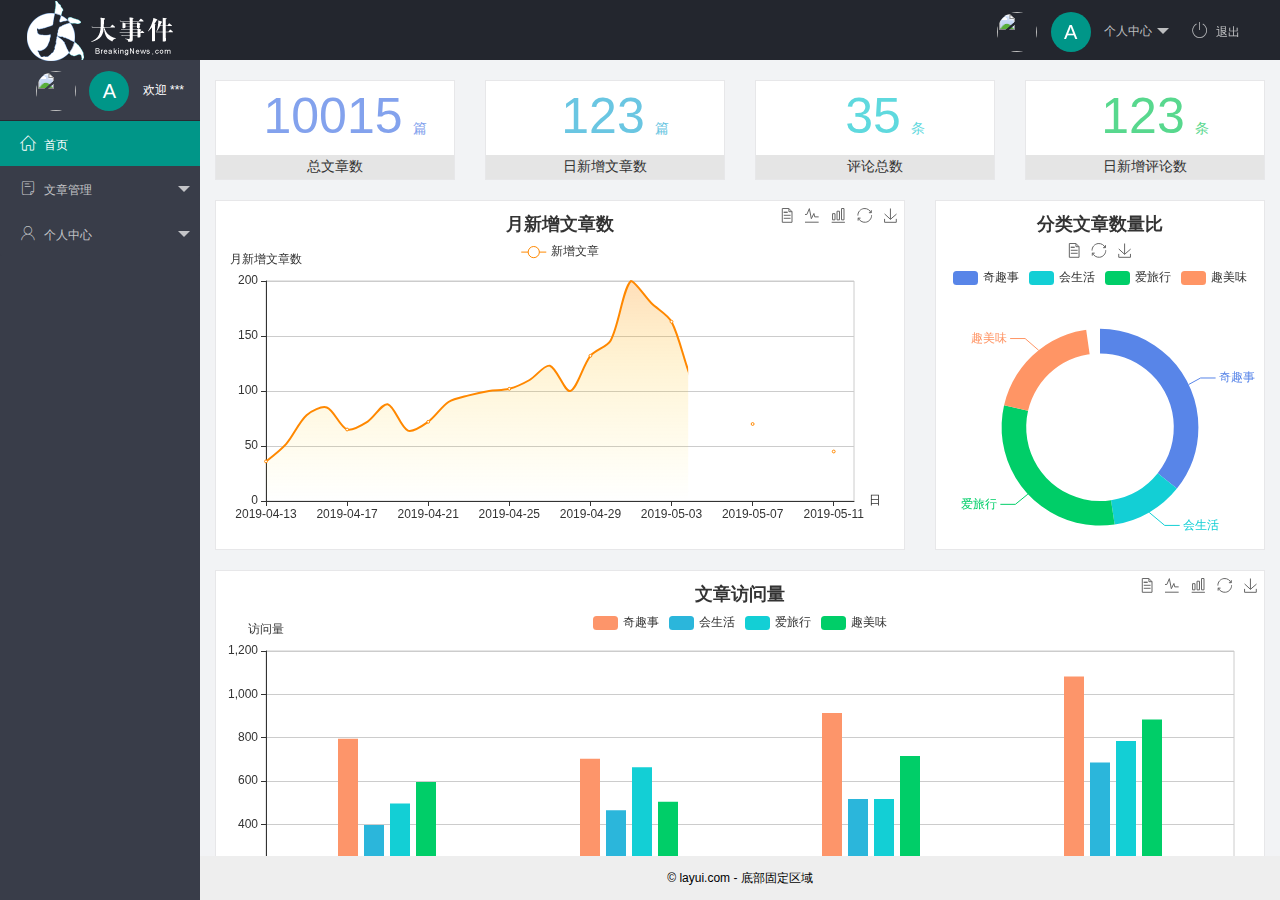
==== commit 6a3fd51d: "完成个人中心功能的开发" ====
--- a/index.html
+++ b/index.html
@@ -27,8 +27,9 @@
             个人中心
           </a>
           <dl class="layui-nav-child">
-            <dd><a href="">基本资料</a></dd>
-            <dd><a href="">安全设置</a></dd>
+            <dd><a href="./grzx/jiben.html" target="fm">基本资料</a></dd>
+            <dd><a href="./grzx/touxiang.html" target="fm">更换头像</a></dd>
+            <dd><a href="./grzx/mima.html" target="fm">重置密码</a></dd>
           </dl>
         </li>
         <li class="layui-nav-item"><a href="javascript:;" id="btnLogout">
@@ -71,10 +72,10 @@
             <dl class="layui-nav-child">
               <dd><a href="./grzx/jiben.html" target="fm">
                   <i class="layui-icon layui-icon-app"></i>基本资料</a></dd>
-              <dd><a href="javascript:;">
+              <dd><a href="./grzx/touxiang.html" target="fm">
                   <i class="layui-icon layui-icon-app"></i>
                   更换头像</a></dd>
-              <dd><a href="javascript:;">
+              <dd><a href="./grzx/mima.html" target="fm">
                   <i class="layui-icon layui-icon-app"></i>重置密码</a></dd>
             </dl>
           </li>
